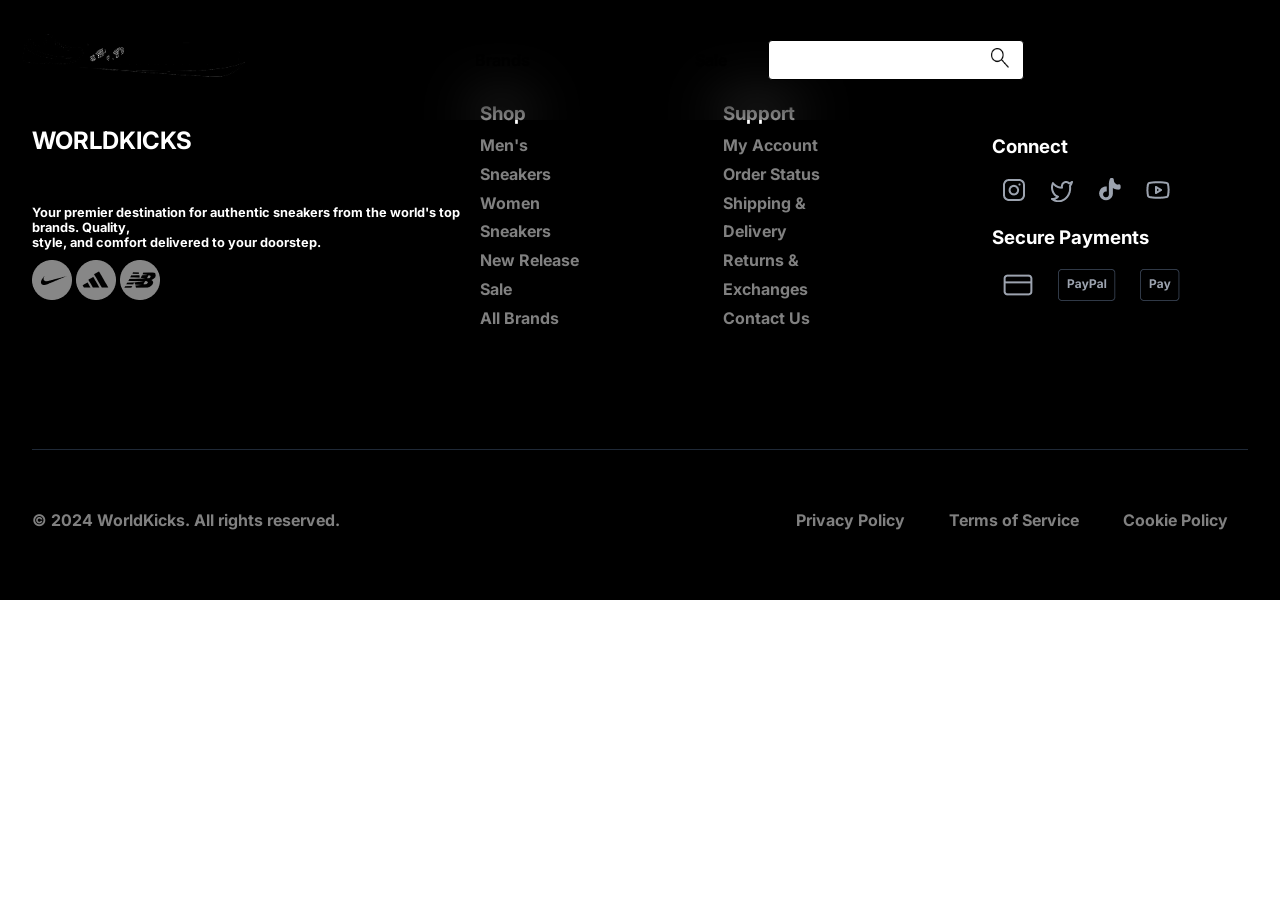
==== (pages)/brands.html @ b86837e6 "Pages added, please check if they're okay (me copilot is reached  hahaha)" ====
<!DOCTYPE html>
<html lang="en">
<head>
	<meta charset="UTF-8">
	<meta name="viewport" content="width=device-width, initial-scale=1.0">
	<title>Brand Page</title>
    <link rel="preconnect" href="https://fonts.googleapis.com">
    <link rel="preconnect" href="https://fonts.gstatic.com" crossorigin>
    <link href="https://fonts.googleapis.com/css2?family=Inter:wght@400;500;700&display=swap" rel="stylesheet">
    <link rel="stylesheet" href="../global.css">
    <link rel="stylesheet" href="../styles/landpage/header.css">
    <link rel="stylesheet" href="../styles/landpage/footer.css">
</head>
<body>
	<main>
        <header>
            <div class="header_wrapper">
                <div class="expnadable_div"></div>
                <figure>
                    <img src="../assets/logo.png" alt="logo" title="Logo">
                </figure>
                <nav>
                    <ul>
                        <li>Men</li>
                        <li>Women</li>
                        <li>Brands</li>
                        <li>NewDrops</li>
                        <li>Sale</li>
                    </ul>
                </nav>
                <div class="search">
                    <input type="text">
                    <span><img src="../assets/search.png" alt="search" title="search"></span>
                </div>
                <div class="icons">
                    <span><img src="../assets/solar_user-broken.png" alt="user" title="user"></span>
                    <span><img src="../assets/heart.png" alt="heart" title="heart"></span>
                    <span><img src="../assets/cart.png" alt="cart" title="cart"></span>
                </div>
            </div>
        </header>
    </main>
</body>
<footer>
    <main class="footer_container">
        <div class="footer_wrapper">
            <section class="footer_info">
                <div class="footer_info_contain footer_contain_1">
                    <h2>WORLDKICKS</h2>
                    <p>Your premier destination for authentic sneakers from the world's top brands. Quality, <br> style, and comfort delivered to your doorstep.</p>
                    <span> 
                        <img src="../assets/footer_nike_icons.png" alt="">
                        <img src="../assets/footer_addidas_icons.png" alt="">
                        <img src="../assets/footer_NewBalance_icons.png" alt="">
                    </span>
                </div>
                <aside>

                </aside>
                <article>
                    
                </article>
                <div class="footer_info_contain footer_contain_2">
                    <div>
                        <h3>Shop</h3>
                        <a href="#">Men's Sneakers</a>
                        <a href="#">Women Sneakers</a>
                        <a href="#">New Release</a>
                        <a href="#">Sale</a>
                        <a href="#">All Brands</a>
                    </div>
                    <div>
                        <h3>Support</h3>
                        <a href="#">My Account</a>
                        <a href="#">Order Status</a>
                        <a href="#">Shipping & Delivery</a>
                        <a href="#">Returns & Exchanges</a>
                        <a href="#">Contact Us</a>
                    </div>
                </div>
                <div class="footer_info_contain footer_contain_3">
                    <div>
                        <h3>Connect</h3>
                        <img src="../assets/footer_insta.png" alt="">
                        <img src="../assets/footer_twitter.png" alt="">
                        <img src="../assets/footer_tiktok.png" alt="">
                        <img src="../assets/footer_youtube.png" alt="">
                    </div>
                    <div>
                        <h3>Secure Payments</h3>
                        <img src="../assets/footer_debitCard.png" alt="">
                        <img src="../assets/footer_paypal.png" alt="">
                        <img src="../assets/footer_pay.png" alt="">
                    </div>
                </div>
            </section>
            <section class="term_and_policy">
                <p>© 2024 WorldKicks. All rights reserved.</p>
                <span>
                    <a href="#">Privacy Policy</a>
                    <a href="#">Terms of Service</a>
                    <a href="#">Cookie Policy</a>
                </span>
            </section>
        </div>
    </main>
</footer>
</html>
---- global.css ----
* {
    margin: 0;
    padding: 0;
    box-sizing: border-box;
    font-weight: bold;
    font-family: 'Inter', Arial, Helvetica, sans-serif;
    scroll-behavior: smooth;
}

:root {
    --primary: #3C3C3C;
    --secondary: #E0DECF;
    --primary-fx-color: 60,60,60,;
    --secondary-fx-color: 224,222,207,;
    --foreground-black: #000;
    --foreground-white: #fff;
    --blend: #E5E7EB;
    --max-width: 1920px;
}
.container {
    width: 100dvw;
    height: auto;
    display: flex;
    flex-flow: column;
    margin: 0 auto;
}
body {
    overflow-x: hidden;
    width: 100%;
}
---- styles/landpage/header.css ----
header {
    width: 100dvw;
    height: 120px;
    margin: 0 auto;
    position: fixed;
    top: 0;
    z-index: 9999;
    backdrop-filter: blur(30px);
    -webkit-backdrop-filter: blur(30px); /* for Safari */
}
.expnadable_div {
    width: 100%;
    height: 500px;
    transform: translateY(-100%);
    position: fixed;
    top: 0;
    z-index: -1;
    background-color: var(--foreground-white);
    transition: all 1s ease;
    opacity: 0;
}
.header_wrapper {
    width: min(100dvw, var(--max-width));
    height: inherit;
    margin: 0 auto;
    display: flex;
    justify-content: space-between;
    align-items: center;
    
}
.header_wrapper:hover .expnadable_div {
    transform: translateY(0);
    opacity: 1;
}
figure {
    overflow: hidden;
    width: 20%;
    height: 130px;
    display: flex;
    justify-content: center;
    align-items: center;
}
figure img {
    width: min(280px, 100%);
    margin-top: clamp(20px, 0.5rem + 1vw, 40px);
}
nav {
    width: 40%;
    height: auto;
}
nav ul {
    width: 100%;
    display: flex;
    justify-content: center;
}
nav li {
    cursor: pointer;
    list-style: none;
    font-size: clamp(0.5rem, 0.5rem + 1vw, 1rem);
    margin: 0 clamp(15px, 0.5rem + 1vw, 25px);
}
.search {
    position: relative;
    width: 20%;
    display: flex;
    justify-content: center;
    align-items: center;
}
.search span {
    position: absolute;
    right: 15px;
}
.search img {
    width: 18px;
}
.search input {
    width: 100%;
    height: 40px;
    padding: 0 10px;
    border: 1px solid var(--foreground-black);
    border-radius: 4px;
}
.icons {
    width: 20%;
    display: flex;
    justify-content: center;
    align-items: center;
}
.icons span {
    margin: 0 10px;
}
---- styles/landpage/footer.css ----
.footer_container {
    width: 100dvw;
    height: 600px;
    background-color: var(--foreground-black);
    color: var(--foreground-white);
    position: relative;
}
.footer_wrapper {
    width: min(100dvw, var(--max-width));
    height: auto;
    margin: 0 auto;
    display: flex;
    justify-content: start;
    align-items: center;
    flex-flow: column;
}
.footer_info {
    width: 100%;
    height: 350px;
    display: flex;
    justify-content: center;
    align-items: center;
}
.footer_info_contain {
    height: auto;
    margin: 5rem 0 0 0;
}
.footer_contain_1 {
    width: 35%;
}
.footer_contain_1 p {
    font-size: 0.8rem;
    margin: 50px 0 10px 0;
}

.footer_contain_2 {
    width: 40%;
    display: flex;
    justify-content: flex-start;
    align-items: flex-start;
    line-height: 1.8;
}
.footer_contain_2 div {
    display: flex;
    justify-content: start;
    align-items: start;
    flex-flow: column;
    margin: 0 8rem 0 0;
}
.footer_contain_2 a {
    text-decoration: none;
    color: var(--foreground-white);
    opacity: 0.5;
}
.footer_contain_3 {
    width: 20%;
    height: 160px;
}
.footer_contain_3 div {
    margin: 0 0 20px 0;
}
.footer_contain_3 h3 {
    margin: 0 0 20px 0;
}
.footer_contain_3 img {
    margin: 0 10px;
}
.term_and_policy {
    position: absolute;
    width: 95%;
    bottom: 70px;
    display: flex;
    justify-content: space-between;
    align-items: center;
    border-top: 1px solid #1F2937;
}
.term_and_policy p, .term_and_policy span {
    margin: 60px 0 0 0;
}
.term_and_policy a, .term_and_policy p {
    text-decoration: none;
    color: var(--foreground-white);
    opacity: 0.5;
}
.term_and_policy a {
    margin: 0 20px;
}
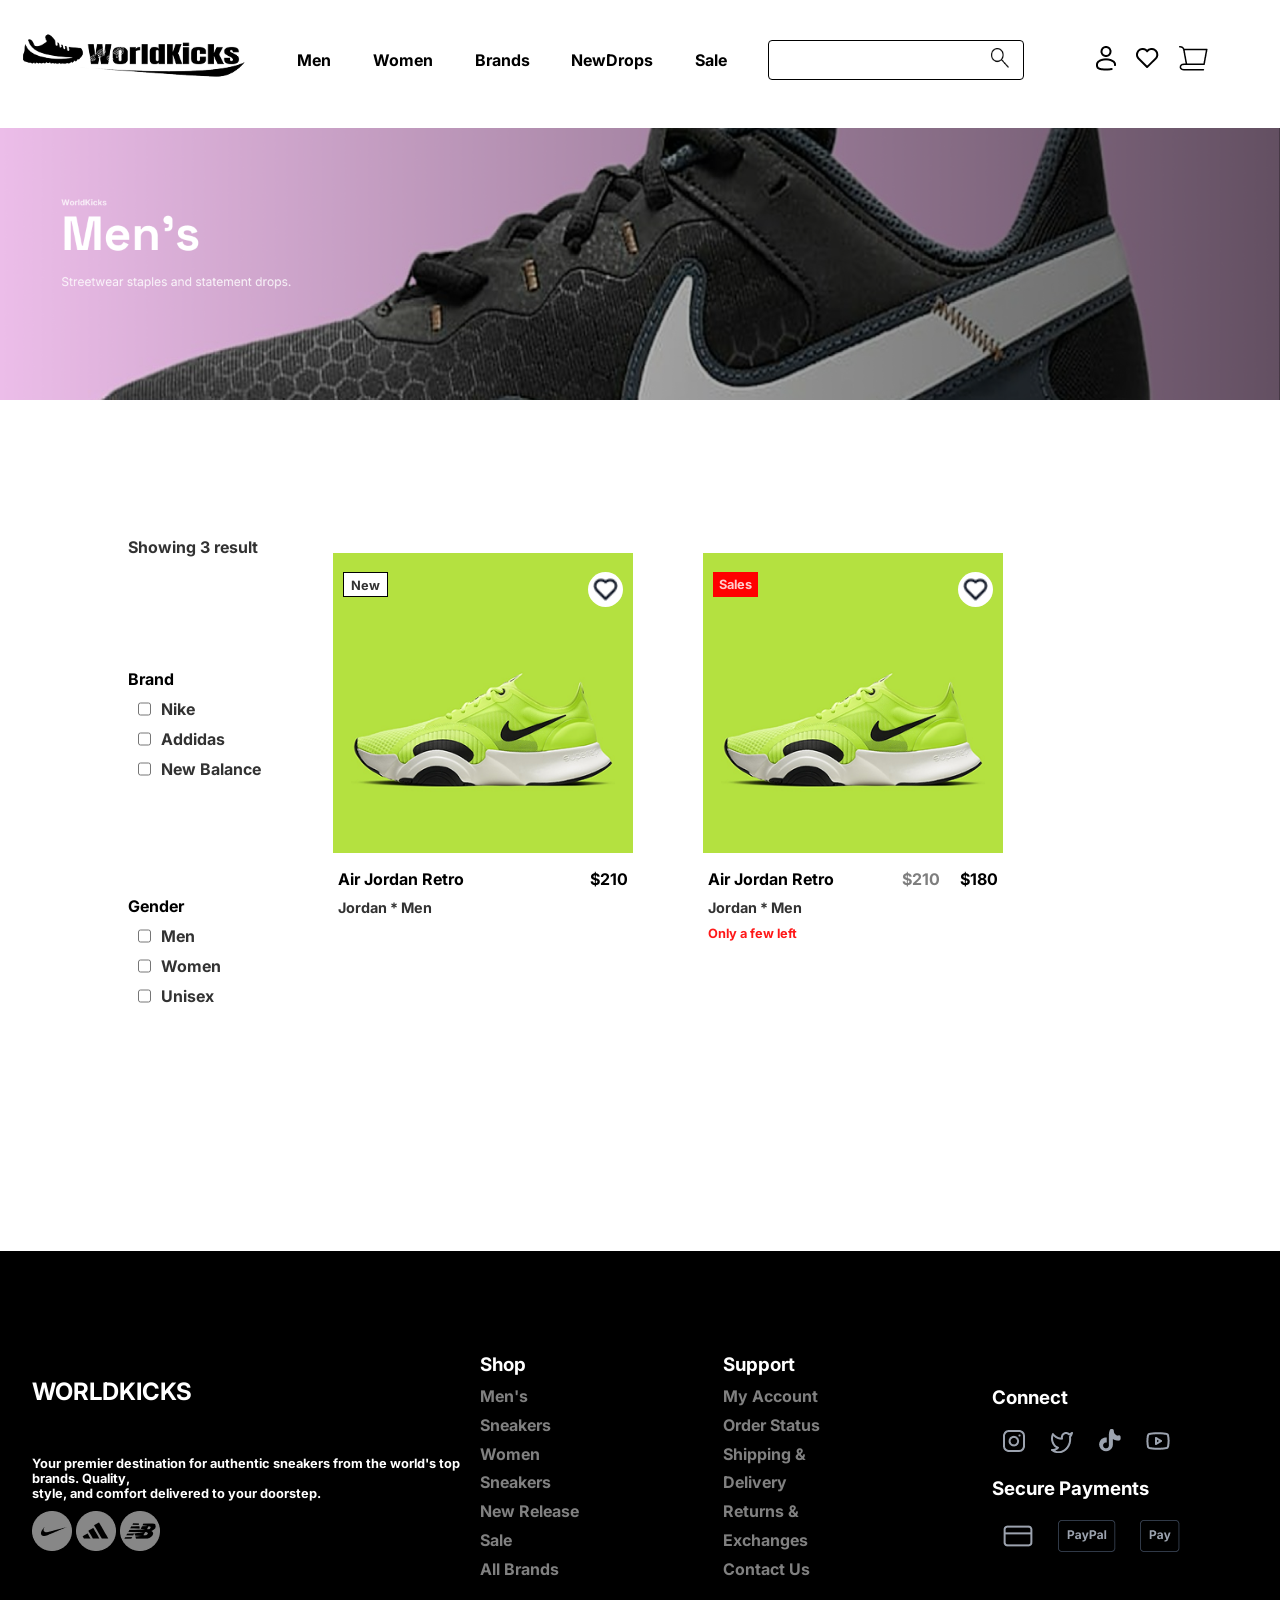
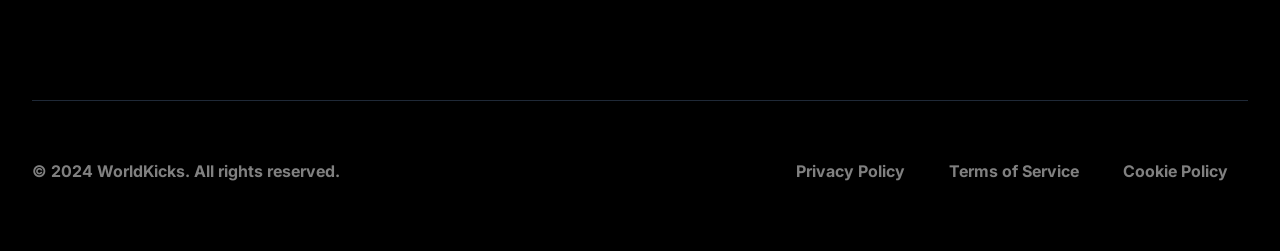
==== commit 7a50402b: "Add new CSS styles for profile content layout and product display - Introduced a new stylesheet for " ====
--- a/(pages)/brands.html
+++ b/(pages)/brands.html
@@ -4,19 +4,66 @@
 <head>
 	<meta charset="UTF-8">
 	<meta name="viewport" content="width=device-width, initial-scale=1.0">
-	<title>Brand Page</title>
+	<title>Men Page</title>
     <link rel="preconnect" href="https://fonts.googleapis.com">
     <link rel="preconnect" href="https://fonts.gstatic.com" crossorigin>
     <link href="https://fonts.googleapis.com/css2?family=Inter:wght@400;500;700&display=swap" rel="stylesheet">
     <link rel="stylesheet" href="../global.css">
     <link rel="stylesheet" href="../styles/landpage/header.css">
+    <link rel="stylesheet" href="../styles/content/banner.css">
+    <link rel="stylesheet" href="../styles/content/content.css">
     <link rel="stylesheet" href="../styles/landpage/footer.css">
 </head>
 <body>
 	<main>
         <header>
+            <div class="expnadable_div">
+                <div>
+                    <h2>Shop Category</h2>
+                    <nav>
+                        <ul>
+                            <li>Sneakers (Lifestyle)</li>
+                            <li>Running</li>
+                            <li>Basketball</li>
+                            <li>Training/Gym</li>
+                            <li>Sandals/Slides</li>
+                        </ul>
+                    </nav>
+                </div>
+                <div>
+                    <h2>Shop By Style</h2>
+                    <nav>
+                        <ul>
+                            <li>Low top</li>
+                            <li>Mid-type</li>
+                            <li>High-type</li>
+                            <li>Chunky</li>
+                            <li>Minimalist</li>
+                        </ul>
+                    </nav>
+                </div>
+                <div>
+                    <h2>Shop By Brand</h2>
+                    <nav>
+                        <ul>
+                            <li>New Balance</li>
+                            <li>Nike</li>
+                            <li>Addidas</li>
+                        </ul>
+                    </nav>
+                </div>
+                <div>
+                    <h2>Feature</h2>
+                    <nav>
+                        <ul>
+                            <li>Best Sellers</li>
+                            <li>New Arrivals</li>
+                            <li>Trending Now</li>
+                        </ul>
+                    </nav>
+                </div>
+            </div>
             <div class="header_wrapper">
-                <div class="expnadable_div"></div>
                 <figure>
                     <img src="../assets/logo.png" alt="logo" title="Logo">
                 </figure>
@@ -40,6 +87,68 @@
                 </div>
             </div>
         </header>
+        <section class="banner">
+            <img src="../assets/Background_men.png" alt="">
+        </section>
+        <section class="content">
+            <aside class="content_aside">
+                <p style="opacity: 0.8;">Showing 3 result</p>
+                <div>
+                    <p>Brand</p>
+                    <span><input type="checkbox" name="" id=""><p style="opacity: 0.8;">Nike</p></span>
+                    <span><input type="checkbox" name="" id=""><p style="opacity: 0.8;">Addidas</p></span>
+                    <span><input type="checkbox" name="" id=""><p style="opacity: 0.8;">New Balance</p></span>
+                </div>
+                <div>
+                    <p>Gender</p>
+                    <span><input type="checkbox" name="" id=""><p style="opacity: 0.8;">Men</p></span>
+                    <span><input type="checkbox" name="" id=""><p style="opacity: 0.8;">Women</p></span>
+                    <span><input type="checkbox" name="" id=""><p style="opacity: 0.8;">Unisex</p></span>
+                </div>
+            </aside>
+            <div class="product_sale_cons">
+                <div class="product_sale_cons_relative">
+                    <span class="product_sale_cons_status" style="border: 1px solid #000;">
+                        <p>New</p>
+                    </span>
+                    <span class="wishlist">
+                        <img src="../assets/heart_wishlist.png" alt="wishlist" title="wishlist">
+                    </span>
+                    <figure class="product_sale_cons_figure">
+                        <img src="../assets/image/Product_13.png" alt="Products">
+                        <figcaption>
+                            <span>
+                                <h4>Air Jordan Retro</h4>
+                                <h4>$210</h4>
+                            </span>
+                            <p>Jordan * Men</p>
+                        </figcaption>
+                    </figure>
+                </div>
+                <div class="product_sale_cons_relative">
+                    <span class="product_sale_cons_status" style="background-color: #f00; color: #fff;">
+                        <p>Sales</p>
+                    </span>
+                    <span class="wishlist">
+                        <img src="../assets/heart_wishlist.png" alt="wishlist" title="wishlist">
+                    </span>
+                    <figure class="product_sale_cons_figure">
+                        <img src="../assets/image/Product_13.png" alt="Products">
+                        <figcaption>
+                            <span>
+                                <h4>Air Jordan Retro</h4>
+                                <div style="display: flex;">
+                                    <h4 style="margin: 0 20px; opacity: 0.5;">$210</h4>
+                                    <h4>$180</h4>
+                                </div>
+                            </span>
+                            <p>Jordan * Men</p>
+                            <p style="color: #f00; opacity: 0.9; font-size: 0.8rem;">Only a few left</p>
+                        </figcaption>
+                    </figure>
+                </div>
+            </div>
+        </section>
     </main>
 </body>
 <footer>
@@ -55,12 +164,6 @@
                         <img src="../assets/footer_NewBalance_icons.png" alt="">
                     </span>
                 </div>
-                <aside>
-
-                </aside>
-                <article>
-                    
-                </article>
                 <div class="footer_info_contain footer_contain_2">
                     <div>
                         <h3>Shop</h3>
--- a/styles/landpage/header.css
+++ b/styles/landpage/header.css
@@ -18,6 +18,25 @@
     background-color: var(--foreground-white);
     transition: all 1s ease;
     opacity: 0;
+    display: flex;
+    justify-content: space-evenly;
+    align-items: flex-start;
+    padding: 9rem;
+}
+.expnadable_div div, .expnadable_div ul {
+    display: flex;
+    justify-content: center;
+    align-items: flex-start;
+    flex-flow: column;
+}
+.expnadable_div li {
+    margin: 30px 0 0 40px;
+    opacity: 0.8;
+    font-size: 0.8rem;
+    width: 400px;
+}
+.expnadable_div h2 {
+    margin: 0 0 20px 0;
 }
 .header_wrapper {
     width: min(100dvw, var(--max-width));
@@ -28,7 +47,7 @@
     align-items: center;
     
 }
-.header_wrapper:hover .expnadable_div {
+header:hover .expnadable_div {
     transform: translateY(0);
     opacity: 1;
 }
--- a/styles/content/banner.css
+++ b/styles/content/banner.css
@@ -0,0 +1,6 @@
+.banner {
+    padding-top: 8rem;
+}
+.banner img {
+    width: 100%;
+}
--- a/styles/content/content.css
+++ b/styles/content/content.css
@@ -0,0 +1,89 @@
+.content {
+    width: 100%;
+    height: auto;
+    padding: 8rem;
+    display: flex;
+    justify-content: flex-start;
+}
+.content_aside {
+    width: 20%;
+    height: auto;
+}
+.content_aside span {
+    display: flex;
+}
+.content_aside div {
+    margin: 7rem 0;
+}
+.content_aside p {
+    margin: 5px 0;
+}
+.content_aside input {
+    margin: 0 10px;
+}
+.product_sale_cons {
+    width: 70%;
+    height: auto;
+    display: flex;
+    justify-content: flex-start;
+    flex-wrap: wrap;
+    gap: 70px;
+}
+.product_sale_cons_figure {
+    width: 300px;
+    height: auto;
+    display: flex;
+    justify-content: center;
+    align-items: center;
+    flex-flow: column;
+}
+.product_sale_cons_figure img {
+    width: 100%;
+}
+.product_sale_cons_figure span {
+    display: flex;
+    justify-content: space-between;
+    align-items: center;
+    width: 290px;
+}
+.product_sale_cons figcaption {
+    padding-top: 1rem;
+}
+.product_sale_cons p {
+    opacity: 0.8;
+    font-size: 0.9rem;
+    margin-top: 10px;
+
+}
+.product_sale_cons_relative {
+    position: relative;
+}
+.wishlist {
+    position: absolute;
+    top: 40px;
+    right: 10px;
+    width: 35px;
+    height: 35px;
+    padding: 5px;
+    background-color: #fff;
+    border-radius: 50%;
+    cursor: pointer;
+}
+.wishlist img {
+    width: 100%;
+    height: 100%;
+}
+.product_sale_cons_status {
+    position: absolute;
+    top: 40px;
+    left: 10px;
+    width: 45px;
+    height: 25px;
+    padding: 5px;
+    background-color: #fff;
+    text-align: center;
+}
+.product_sale_cons_status p {
+    font-size: 0.8rem;
+    margin: 0;
+}
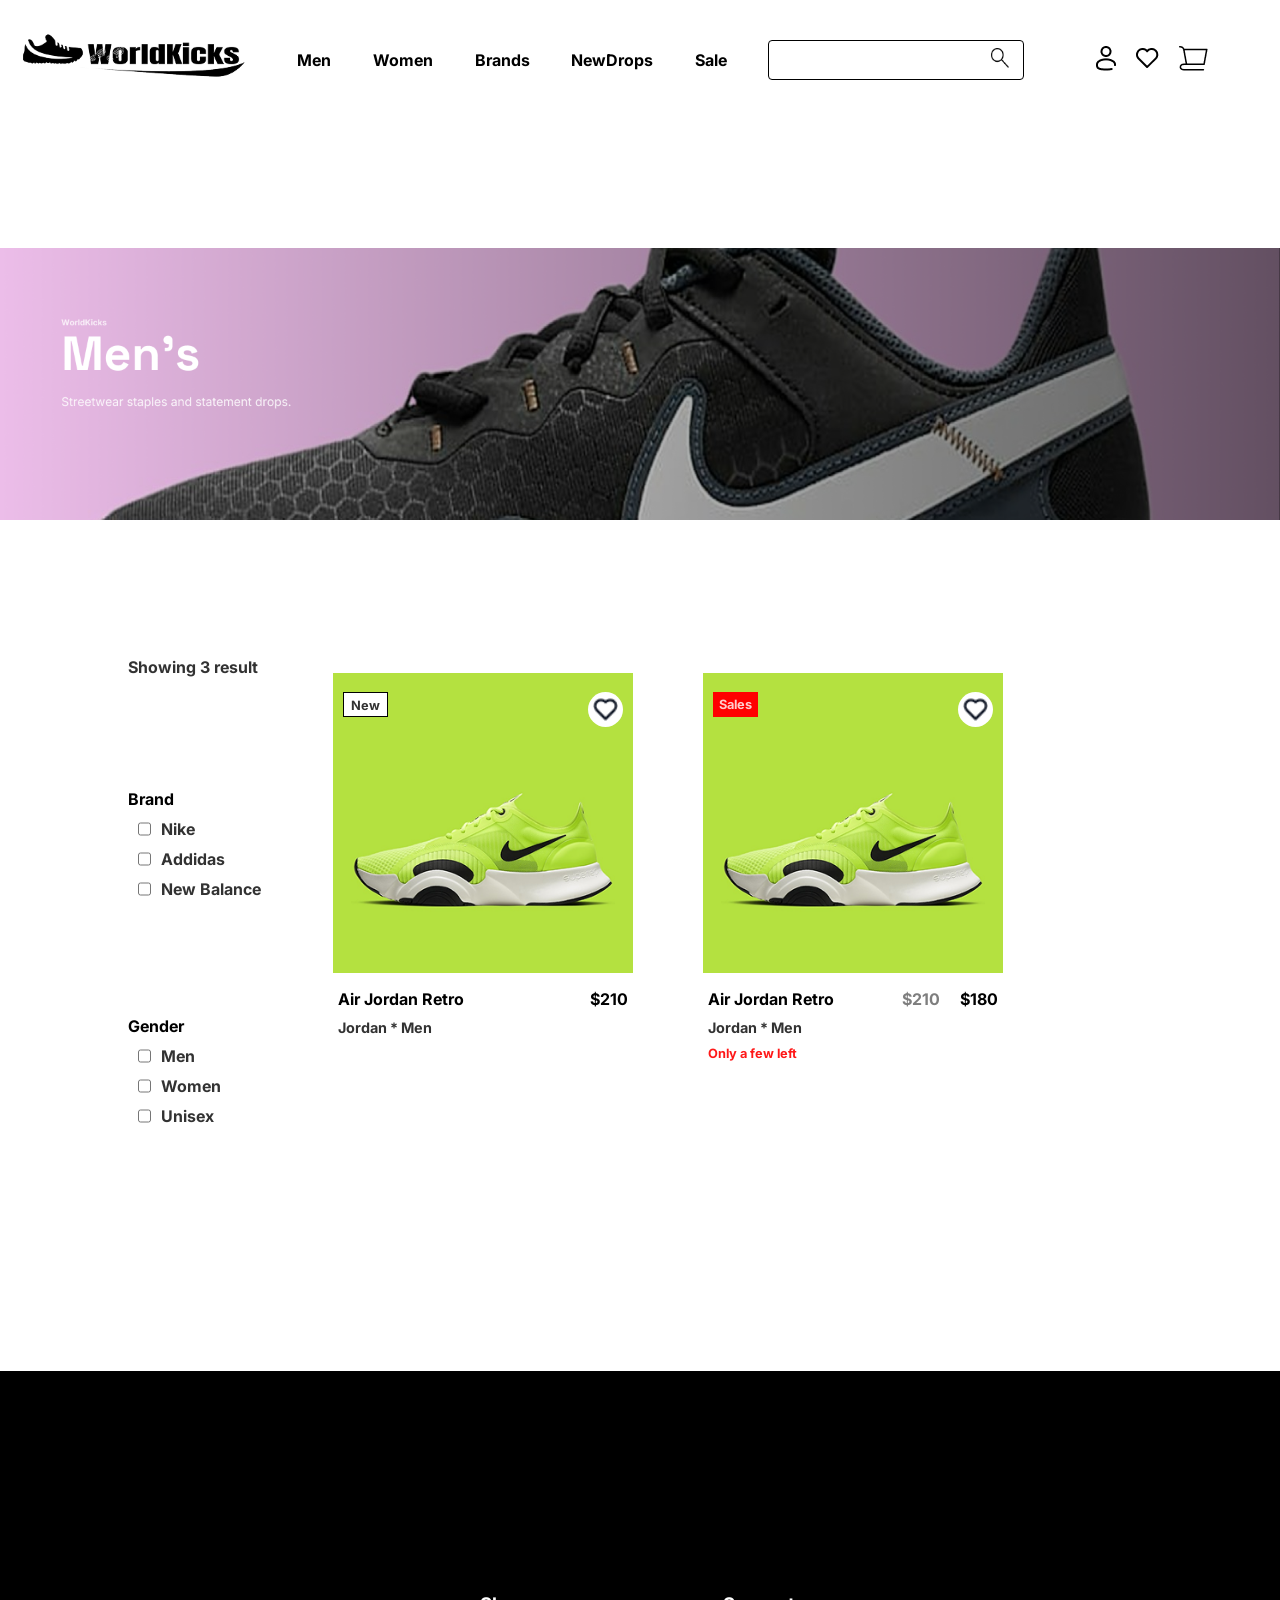
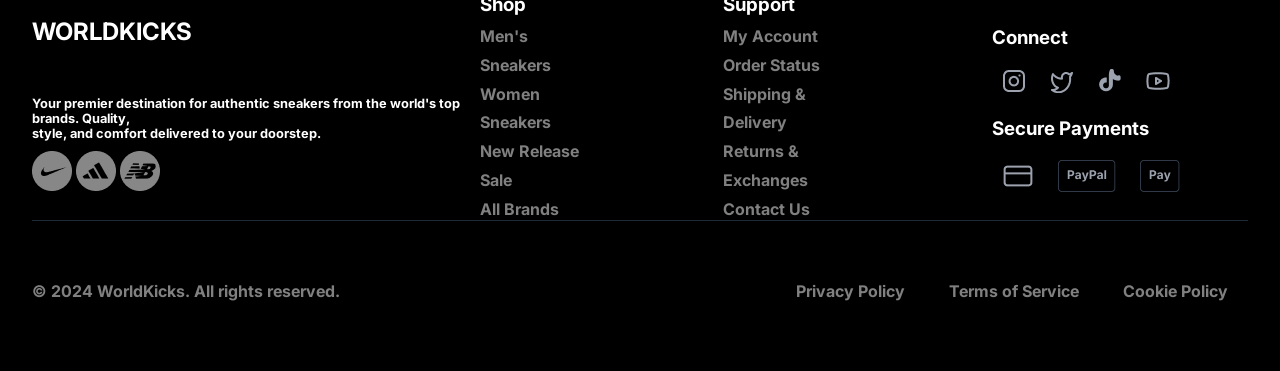
==== commit bb57a719: "Merge branch 'main' of https://github.com/cordyStackX/wordpress_vanilla" ====
--- a/(pages)/brands.html
+++ b/(pages)/brands.html
@@ -1,4 +1,3 @@
-
 <!DOCTYPE html>
 <html lang="en">
 <head>
--- a/global.css
+++ b/global.css
@@ -28,3 +28,6 @@
     overflow-x: hidden;
     width: 100%;
 }
+main {
+    padding-top: 120px; /* offset fixed header height so content isn't hidden behind it */
+}
